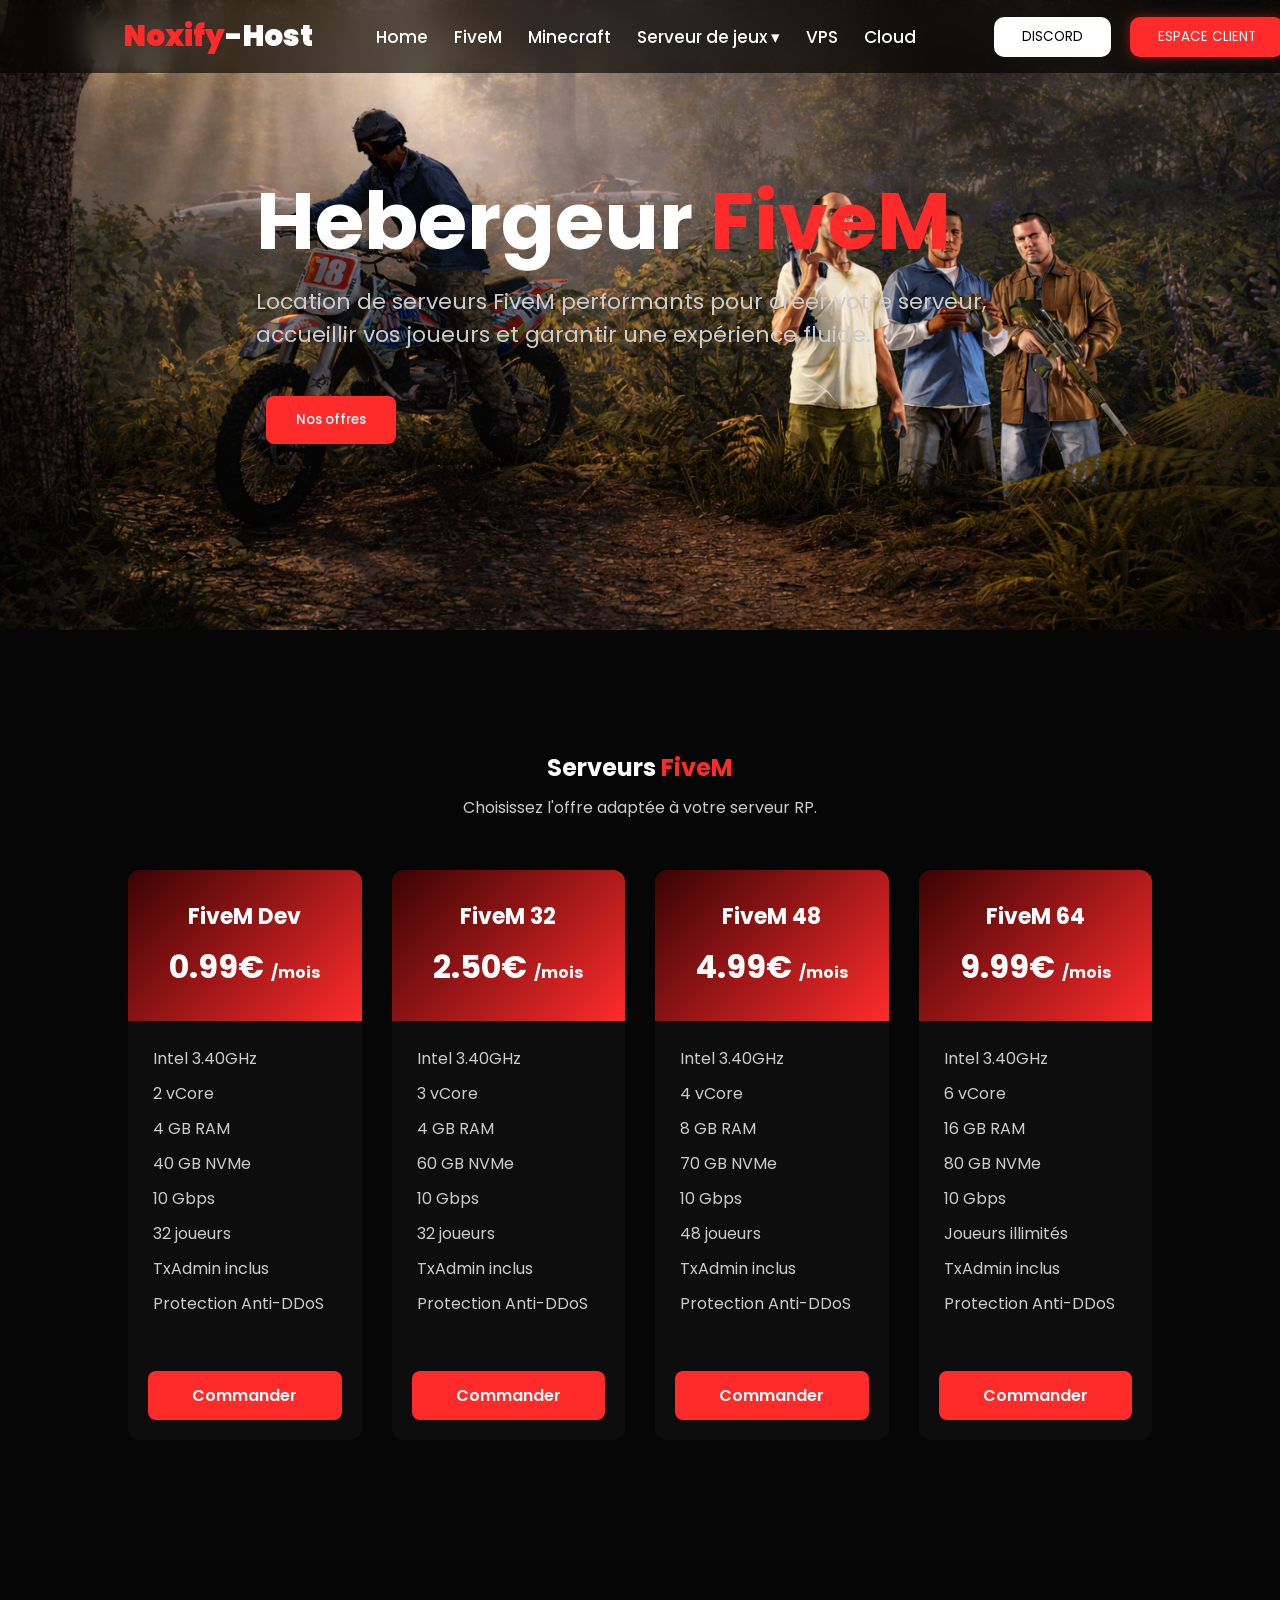
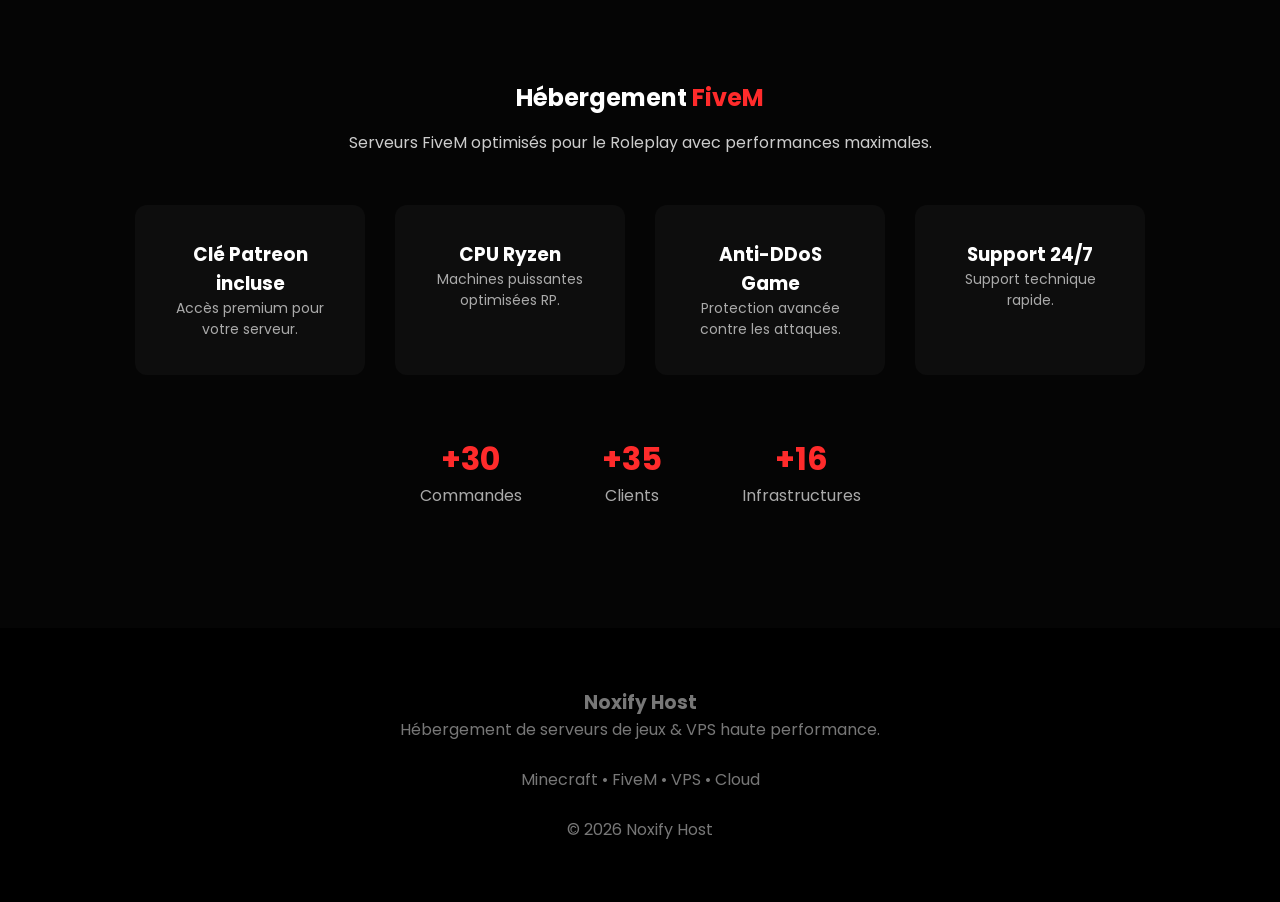
==== fivem.html @ b1ff41e7 "Add files via upload" ====
<!DOCTYPE html>
<html lang="fr">

<head>
<meta charset="UTF-8">
<title>Noxify Host</title>

<link href="https://fonts.googleapis.com/css2?family=Poppins:wght@300;500;700&display=swap" rel="stylesheet">

<style>
*{
margin:0;
padding:0;
box-sizing:border-box;
font-family:Poppins,sans-serif;
}

body{
background:#070707;
color:white;
overflow-x:hidden;
}

header{
position:fixed;
top:0;
width:110%;
display:flex;
align-items:center;
justify-content:center;
gap:50px; /* espace entre logo / menu / boutons */
padding:15px 40px;
background:rgba(0,0,0,0.65);
backdrop-filter:blur(15px);
z-index:1000;
}

.logo{
font-weight:900;
font-size:29px;
}

.logo span{
color:#ff2b2b;
}

nav a{
margin:0 13px;
color:#ddd;
text-decoration:none;
font-size:17px;
transition:0.3s;
}

nav a:hover{
color:#ff2b2b;
}

.buttons button{
padding:10px 28px;
border:none;
border-radius:10px;
cursor:pointer;
margin-left:15px;
font-weight:00;
transition:0.3s;
}

.demo{
background:white;
}

.demo:hover{
transform:translateY(-2px);
}

.client{
background:#ff2b2b;
color:white;
box-shadow:0 0 12px #ff2b2b70;
}

.client:hover{
transform:translateY(-2px);
box-shadow:0 0 18px #ff2b2b;
}
.hero{
height:70vh;
background:url("fondfivem.png") center/cover;
display:flex;
align-items:center;
justify-content:flex-start;
text-align:left;
padding-left:20%;
animation:heroZoom 20s infinite alternate;
}

.hero h1{
font-size:80px;
line-height:1.1;
animation:fadeUp 1s ease;
}

.hero span{
color:#ff2b2b;
animation:glow 3s infinite;
}

.hero p{
margin-top:20px;
color:#ccc;
font-size:22px;
animation:fadeUp 1.5s ease;
}




.hero-buttons{
margin-top:35px;
}

.hero-buttons button{
padding:14px 30px;
border:none;
border-radius:8px;
margin:10px;
cursor:pointer;
font-weight:500;
}

.red{
background:#ff2b2b;
color:white;
}

.white{
background:white;
}

/* PRICING */
.pricing{
padding:120px 10%;
background:#060606;
text-align:center;
}

.pricing span{
color:#ff2b2b;
}

.pricing-desc{
color:#ccc;
margin-top:10px;
}

.pricing-grid{
display:grid;
grid-template-columns:repeat(auto-fit,minmax(230px,1fr));
gap:30px;
margin-top:50px;
}

.price-card{
background:#0d0d0d;
border-radius:12px;
overflow:hidden;
transition:0.3s;
}

.price-card:hover{
transform:translateY(-10px);
box-shadow:0 0 25px rgba(255,43,43,0.3);
}

.price-top{
background:linear-gradient(135deg,#3a0303,#ff2b2b);
padding:30px;
}

.price-top h3{
font-size:22px;
}

.price-top h1{
margin-top:10px;
font-size:32px;
}

.price-top span{
font-size:16px;
color:white;
}

.price-card ul{
list-style:none;
padding:25px;
text-align:left;
}

.price-card li{
margin-bottom:10px;
color:#ccc;
}

.price-card a.order-btn{
display:block;
margin:20px;
padding:12px;
text-align:center;
background:#ff2b2b;
color:white;
border-radius:8px;
text-decoration:none;
font-weight:600;
transition:0.3s;
}

.price-card a.order-btn:hover{
background:#ff4444;
}

/* SERVICES FIVEM */
.fivem{
padding:120px 10%;
text-align:center;
background:#050505;
}

.fivem span{
color:#ff2b2b;
}

.fivem-desc{
margin-top:15px;
color:#ccc;
}

.fivem-features{
display:flex;
justify-content:center;
gap:30px;
margin-top:50px;
flex-wrap:wrap;
}

.fivem-box{
background:#0d0d0d;
padding:35px;
border-radius:12px;
width:230px;
transition:0.4s;
}

.fivem-box:hover{
transform:translateY(-8px);
box-shadow:0 0 20px #ff2b2b40;
}

.fivem-box p{
color:#aaa;
font-size:14px;
}

.fivem-stats{
display:flex;
justify-content:center;
gap:80px;
margin-top:60px;
flex-wrap:wrap;
}

.fivem-stats h3{
color:#ff2b2b;
font-size:32px;
}

.fivem-stats p{
color:#aaa;
}

/* FOOTER */
footer{
text-align:center;
padding:60px;
background:#000;
color:#777;
}
.menu{
display:flex;
list-style:none;
gap:0px;
align-items:center;
}

.menu a{
color:white;
text-decoration:none;
font-weight:500;
}

.dropdown{
position:relative;
}

/* MENU */
.dropdown-menu{
position:absolute;
top:45px;
left:0;
background:#0e0e0e;
padding:25px 40px;
border-radius:10px;
display:flex;
gap:60px;

opacity:0;
visibility:hidden;
transform:translateY(10px);
transition:0.25s;
box-shadow:0 10px 30px rgba(255,255,255,0.15);
}

.dropdown:hover .dropdown-menu{
opacity:1;
visibility:visible;
transform:translateY(0);
}

.column{
display:flex;
flex-direction:column;
gap:12px;
}

.column a{
display:flex;
align-items:center;
gap:10px;
color:#ccc;
font-size:15px;
}

.column a:hover{
color:white;
}

.column img{
width:18px;
height:18px;
object-fit:contain;
}
</style>
</head>

<body>
<header>

<div class="logo">
<span>Noxify</span>-Host
</div>

<nav class="navbar">
<ul class="menu">

<li><a href="index.html">Home</a></li>
<li><a href="fivem.html">FiveM</a></li>
<li><a href="minecraft.html">Minecraft</a></li>

<li class="dropdown">
<a href="#">Serveur de jeux ▾</a>

<div class="dropdown-menu">

<div class="column">
<a href="fivem.html"><img src="fivem.png"> FiveM</a>
<a href="minecraft.html"><img src="minecraft.png"> Minecraft</a>
<a href="rust.html"><img src="rust.png"> Rust</a>
<a href="Gmod.html"><img src="gmod.png"> Garry's Mod</a>
<a href="#"><img src="ark.png"> Ark Survival</a>

</div>

</div>
</li>

<li><a href="#">VPS</a></li>
<li><a href="#">Cloud</a></li>

</ul>
</nav>

<div class="buttons">
<button class="demo" onclick="window.open('https://discord.gg/3Z8VwZyv','_blank')">DISCORD</button>
<button class="client">ESPACE CLIENT</button>
</div>

</header>

<section class="hero">
<div>
<h1>Hebergeur <span>FiveM</span></h1>
<p>
Location de serveurs FiveM performants pour créer votre serveur,<br>
accueillir vos joueurs et garantir une expérience fluide.
</p>
<div class="hero-buttons">
<button class="red">Nos offres</button>
</div>
</div>
</section>

<!-- OFFRES -->
<section class="pricing">
<h2>Serveurs <span>FiveM</span></h2>
<p class="pricing-desc">Choisissez l'offre adaptée à votre serveur RP.</p>

<div class="pricing-grid">

<div class="price-card">
<div class="price-top">
<h3>FiveM Dev</h3>
<h1>0.99€ <span>/mois</span></h1>
</div>
<ul>
<li>Intel 3.40GHz</li>
<li>2 vCore</li>
<li>4 GB RAM</li>
<li>40 GB NVMe</li>
<li>10 Gbps</li>
<li>32 joueurs</li>
<li>TxAdmin inclus</li>
<li>Protection Anti-DDoS</li>
</ul>
<a class="order-btn" href="https://discord.gg/2qw3WRteSA" target="_blank">Commander</a>
</div>

<div class="price-card">
<div class="price-top">
<h3>FiveM 32</h3>
<h1>2.50€ <span>/mois</span></h1>
</div>
<ul>
<li>Intel 3.40GHz</li>
<li>3 vCore</li>
<li>4 GB RAM</li>
<li>60 GB NVMe</li>
<li>10 Gbps</li>
<li>32 joueurs</li>
<li>TxAdmin inclus</li>
<li>Protection Anti-DDoS</li>
</ul>
<a class="order-btn" href="https://discord.gg/2qw3WRteSA" target="_blank">Commander</a>
</div>

<div class="price-card">
<div class="price-top">
<h3>FiveM 48</h3>
<h1>4.99€ <span>/mois</span></h1>
</div>
<ul>
<li>Intel 3.40GHz</li>
<li>4 vCore</li>
<li>8 GB RAM</li>
<li>70 GB NVMe</li>
<li>10 Gbps</li>
<li>48 joueurs</li>
<li>TxAdmin inclus</li>
<li>Protection Anti-DDoS</li>
</ul>
<a class="order-btn" href="https://discord.gg/2qw3WRteSA" target="_blank">Commander</a>
</div>

<div class="price-card">
<div class="price-top">
<h3>FiveM 64</h3>
<h1>9.99€ <span>/mois</span></h1>
</div>
<ul>
<li>Intel 3.40GHz</li>
<li>6 vCore</li>
<li>16 GB RAM</li>
<li>80 GB NVMe</li>
<li>10 Gbps</li>
<li>Joueurs illimités</li>
<li>TxAdmin inclus</li>
<li>Protection Anti-DDoS</li>
</ul>
<a class="order-btn" href="https://discord.gg/2qw3WRteSA" target="_blank">Commander</a>
</div>

</div>
</section>

<!-- SERVICES -->
<section class="fivem">
<h2>Hébergement <span>FiveM</span></h2>
<p class="fivem-desc">
Serveurs FiveM optimisés pour le Roleplay avec performances maximales.
</p>

<div class="fivem-features">
<div class="fivem-box">
<h3>Clé Patreon incluse</h3>
<p>Accès premium pour votre serveur.</p>
</div>
<div class="fivem-box">
<h3>CPU Ryzen</h3>
<p>Machines puissantes optimisées RP.</p>
</div>
<div class="fivem-box">
<h3>Anti-DDoS Game</h3>
<p>Protection avancée contre les attaques.</p>
</div>
<div class="fivem-box">
<h3>Support 24/7</h3>
<p>Support technique rapide.</p>
</div>
</div>

<div class="fivem-stats">
<div>
<h3>+30</h3>
<p>Commandes</p>
</div>
<div>
<h3>+35</h3>
<p>Clients</p>
</div>
<div>
<h3>+16</h3>
<p>Infrastructures</p>
</div>
</div>
</section>

<footer>
<h3>Noxify Host</h3>
<p>Hébergement de serveurs de jeux & VPS haute performance.</p>
<br>
<p>Minecraft • FiveM • VPS • Cloud</p>
<br>
<p>© 2026 Noxify Host</p>
</footer>

</body>
</html>
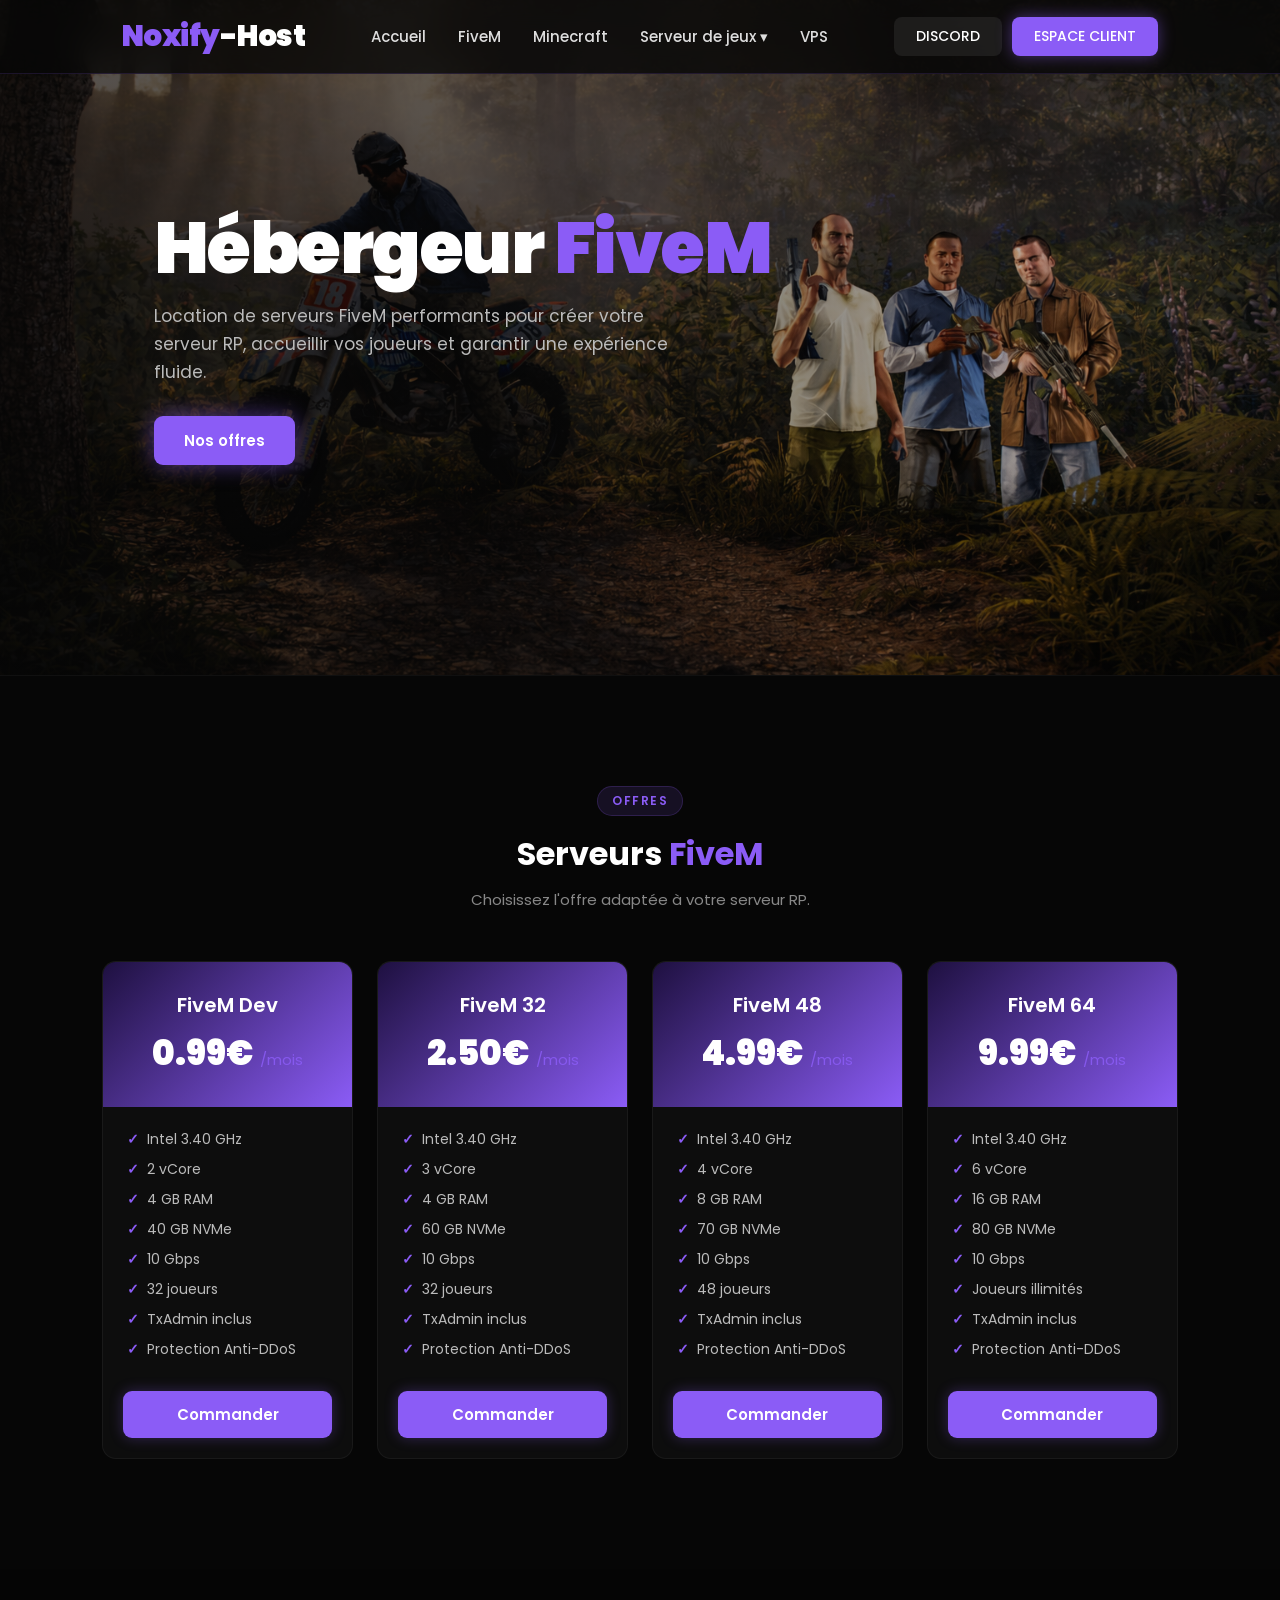
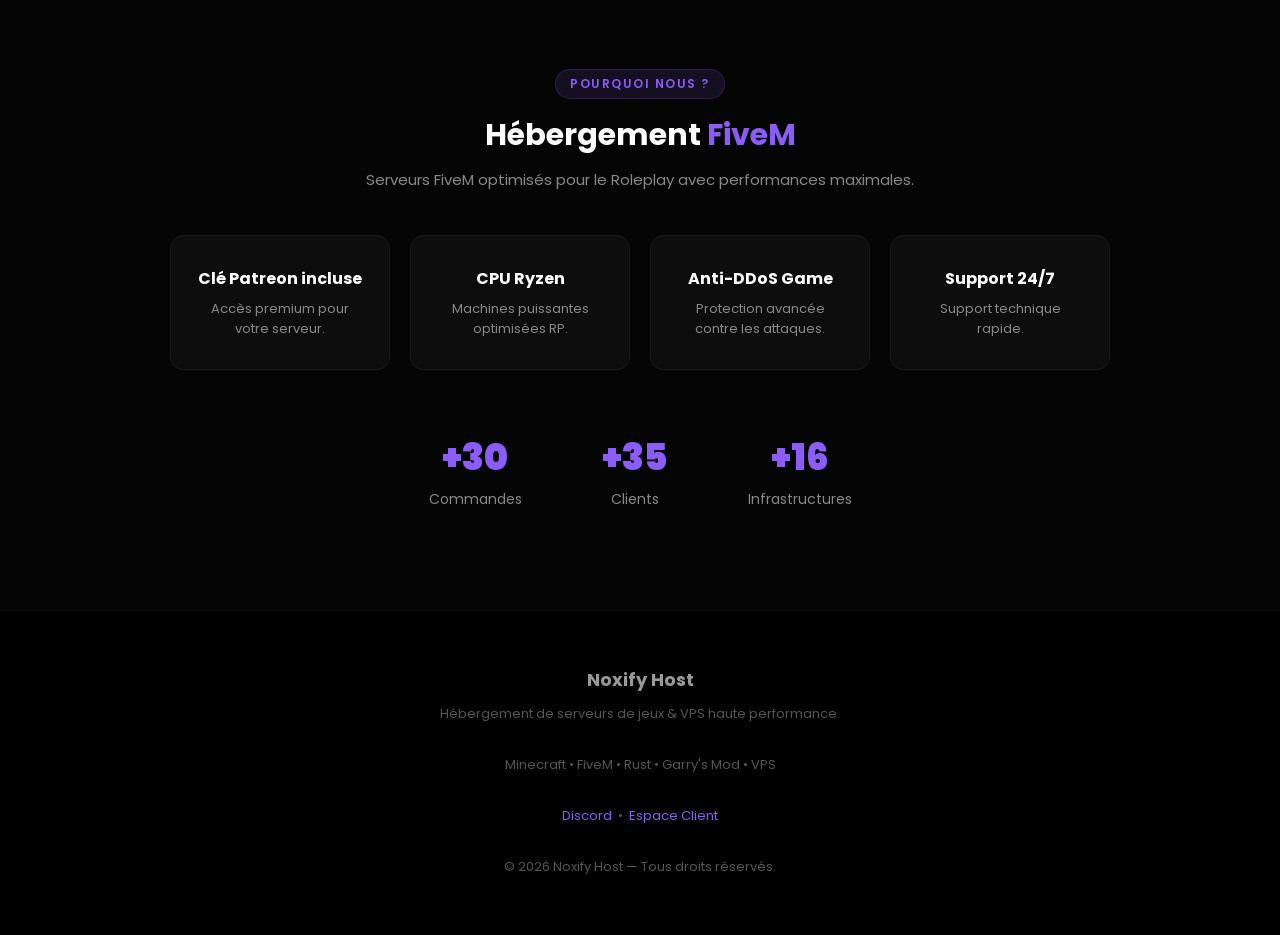
==== commit 5dc2cc5c: "Add files via upload" ====
--- a/fivem.html
+++ b/fivem.html
@@ -1,547 +1,235 @@
 <!DOCTYPE html>
 <html lang="fr">
-
 <head>
 <meta charset="UTF-8">
-<title>Noxify Host</title>
-
-<link href="https://fonts.googleapis.com/css2?family=Poppins:wght@300;500;700&display=swap" rel="stylesheet">
-
+<meta name="viewport" content="width=device-width, initial-scale=1.0">
+<title>Noxify Host — FiveM</title>
+<link href="https://fonts.googleapis.com/css2?family=Poppins:wght@300;400;500;700;900&display=swap" rel="stylesheet">
 <style>
-*{
-margin:0;
-padding:0;
-box-sizing:border-box;
-font-family:Poppins,sans-serif;
-}
-
-body{
-background:#070707;
-color:white;
-overflow-x:hidden;
-}
-
-header{
-position:fixed;
-top:0;
-width:110%;
-display:flex;
-align-items:center;
-justify-content:center;
-gap:50px; /* espace entre logo / menu / boutons */
-padding:15px 40px;
-background:rgba(0,0,0,0.65);
-backdrop-filter:blur(15px);
-z-index:1000;
-}
-
-.logo{
-font-weight:900;
-font-size:29px;
-}
-
-.logo span{
-color:#ff2b2b;
-}
-
-nav a{
-margin:0 13px;
-color:#ddd;
-text-decoration:none;
-font-size:17px;
-transition:0.3s;
-}
-
-nav a:hover{
-color:#ff2b2b;
-}
-
-.buttons button{
-padding:10px 28px;
-border:none;
-border-radius:10px;
-cursor:pointer;
-margin-left:15px;
-font-weight:00;
-transition:0.3s;
-}
-
-.demo{
-background:white;
-}
-
-.demo:hover{
-transform:translateY(-2px);
-}
-
-.client{
-background:#ff2b2b;
-color:white;
-box-shadow:0 0 12px #ff2b2b70;
-}
-
-.client:hover{
-transform:translateY(-2px);
-box-shadow:0 0 18px #ff2b2b;
-}
-.hero{
-height:70vh;
-background:url("fondfivem.png") center/cover;
-display:flex;
-align-items:center;
-justify-content:flex-start;
-text-align:left;
-padding-left:20%;
-animation:heroZoom 20s infinite alternate;
-}
-
-.hero h1{
-font-size:80px;
-line-height:1.1;
-animation:fadeUp 1s ease;
-}
-
-.hero span{
-color:#ff2b2b;
-animation:glow 3s infinite;
-}
-
-.hero p{
-margin-top:20px;
-color:#ccc;
-font-size:22px;
-animation:fadeUp 1.5s ease;
-}
-
-
-
-
-.hero-buttons{
-margin-top:35px;
-}
-
-.hero-buttons button{
-padding:14px 30px;
-border:none;
-border-radius:8px;
-margin:10px;
-cursor:pointer;
-font-weight:500;
-}
-
-.red{
-background:#ff2b2b;
-color:white;
-}
-
-.white{
-background:white;
-}
-
-/* PRICING */
-.pricing{
-padding:120px 10%;
-background:#060606;
-text-align:center;
-}
-
-.pricing span{
-color:#ff2b2b;
-}
-
-.pricing-desc{
-color:#ccc;
-margin-top:10px;
-}
-
-.pricing-grid{
-display:grid;
-grid-template-columns:repeat(auto-fit,minmax(230px,1fr));
-gap:30px;
-margin-top:50px;
-}
-
-.price-card{
-background:#0d0d0d;
-border-radius:12px;
-overflow:hidden;
-transition:0.3s;
-}
-
-.price-card:hover{
-transform:translateY(-10px);
-box-shadow:0 0 25px rgba(255,43,43,0.3);
-}
-
-.price-top{
-background:linear-gradient(135deg,#3a0303,#ff2b2b);
-padding:30px;
-}
-
-.price-top h3{
-font-size:22px;
-}
-
-.price-top h1{
-margin-top:10px;
-font-size:32px;
-}
-
-.price-top span{
-font-size:16px;
-color:white;
-}
-
-.price-card ul{
-list-style:none;
-padding:25px;
-text-align:left;
-}
-
-.price-card li{
-margin-bottom:10px;
-color:#ccc;
-}
-
-.price-card a.order-btn{
-display:block;
-margin:20px;
-padding:12px;
-text-align:center;
-background:#ff2b2b;
-color:white;
-border-radius:8px;
-text-decoration:none;
-font-weight:600;
-transition:0.3s;
-}
-
-.price-card a.order-btn:hover{
-background:#ff4444;
-}
-
-/* SERVICES FIVEM */
-.fivem{
-padding:120px 10%;
-text-align:center;
-background:#050505;
-}
-
-.fivem span{
-color:#ff2b2b;
-}
-
-.fivem-desc{
-margin-top:15px;
-color:#ccc;
-}
-
-.fivem-features{
-display:flex;
-justify-content:center;
-gap:30px;
-margin-top:50px;
-flex-wrap:wrap;
-}
-
-.fivem-box{
-background:#0d0d0d;
-padding:35px;
-border-radius:12px;
-width:230px;
-transition:0.4s;
-}
-
-.fivem-box:hover{
-transform:translateY(-8px);
-box-shadow:0 0 20px #ff2b2b40;
-}
-
-.fivem-box p{
-color:#aaa;
-font-size:14px;
-}
-
-.fivem-stats{
-display:flex;
-justify-content:center;
-gap:80px;
-margin-top:60px;
-flex-wrap:wrap;
-}
-
-.fivem-stats h3{
-color:#ff2b2b;
-font-size:32px;
-}
-
-.fivem-stats p{
-color:#aaa;
-}
-
-/* FOOTER */
-footer{
-text-align:center;
-padding:60px;
-background:#000;
-color:#777;
-}
-.menu{
-display:flex;
-list-style:none;
-gap:0px;
-align-items:center;
-}
-
-.menu a{
-color:white;
-text-decoration:none;
-font-weight:500;
-}
-
-.dropdown{
-position:relative;
-}
-
-/* MENU */
-.dropdown-menu{
-position:absolute;
-top:45px;
-left:0;
-background:#0e0e0e;
-padding:25px 40px;
-border-radius:10px;
-display:flex;
-gap:60px;
-
-opacity:0;
-visibility:hidden;
-transform:translateY(10px);
-transition:0.25s;
-box-shadow:0 10px 30px rgba(255,255,255,0.15);
-}
-
-.dropdown:hover .dropdown-menu{
-opacity:1;
-visibility:visible;
-transform:translateY(0);
-}
-
-.column{
-display:flex;
-flex-direction:column;
-gap:12px;
-}
-
-.column a{
-display:flex;
-align-items:center;
-gap:10px;
-color:#ccc;
-font-size:15px;
-}
-
-.column a:hover{
-color:white;
-}
-
-.column img{
-width:18px;
-height:18px;
-object-fit:contain;
-}
+*{margin:0;padding:0;box-sizing:border-box;font-family:Poppins,sans-serif;}
+:root{--accent:#8b5cf6;--accent-dark:#7c3aed;}
+body{background:#070707;color:white;overflow-x:hidden;}
+
+header{position:fixed;top:0;width:100%;display:flex;align-items:center;justify-content:center;gap:50px;padding:15px 40px;background:rgba(7,7,7,0.80);backdrop-filter:blur(15px);-webkit-backdrop-filter:blur(15px);border-bottom:1px solid rgba(139,92,246,0.15);z-index:1000;}
+.logo{font-weight:900;font-size:29px;letter-spacing:-0.5px;}
+.logo span{color:var(--accent);}
+.menu{display:flex;list-style:none;gap:0;align-items:center;}
+.menu>li>a{padding:8px 16px;color:#ddd;text-decoration:none;font-size:15px;font-weight:500;transition:0.25s;border-radius:6px;display:block;}
+.menu>li>a:hover{color:white;background:rgba(255,255,255,0.06);}
+.dropdown{position:relative;}
+.dropdown-menu{position:absolute;top:calc(100% + 10px);left:0;background:#0e0e0e;border:1px solid rgba(139,92,246,0.18);padding:20px 30px;border-radius:12px;display:flex;gap:40px;opacity:0;visibility:hidden;transform:translateY(8px);transition:0.22s ease;box-shadow:0 10px 40px rgba(0,0,0,0.7);min-width:200px;}
+.dropdown:hover .dropdown-menu{opacity:1;visibility:visible;transform:translateY(0);}
+.column{display:flex;flex-direction:column;gap:12px;}
+.column a{display:flex;align-items:center;gap:10px;color:#bbb;text-decoration:none;font-size:14px;transition:0.2s;white-space:nowrap;}
+.column a:hover{color:white;}
+.column img{width:18px;height:18px;object-fit:contain;}
+.buttons{display:flex;align-items:center;gap:10px;}
+.buttons a,.buttons button{padding:9px 22px;border:none;border-radius:8px;cursor:pointer;font-weight:500;font-size:14px;text-decoration:none;transition:0.25s;display:inline-block;font-family:Poppins,sans-serif;}
+.btn-discord{background:rgba(255,255,255,0.07);color:white;border:1px solid rgba(255,255,255,0.12);}
+.btn-discord:hover{background:rgba(255,255,255,0.12);transform:translateY(-1px);}
+.btn-client{background:var(--accent);color:white;box-shadow:0 0 16px rgba(139,92,246,0.45);}
+.btn-client:hover{transform:translateY(-2px);box-shadow:0 0 24px rgba(139,92,246,0.7);}
+
+.hero{height:75vh;background:url("fondfivem.png") center/cover no-repeat;display:flex;align-items:center;justify-content:flex-start;text-align:left;padding-left:12%;position:relative;}
+.hero::before{content:"";position:absolute;inset:0;background:linear-gradient(to right, rgba(7,7,7,0.65) 40%, rgba(7,7,7,0.1) 100%);}
+.hero>div{position:relative;z-index:2;animation:fadeUp 0.9s ease both;}
+.hero h1{font-size:72px;font-weight:900;line-height:1.05;letter-spacing:-1.5px;}
+.hero span{color:var(--accent);}
+.hero p{margin-top:16px;color:#bbb;font-size:17px;line-height:1.65;max-width:520px;}
+.hero-buttons{margin-top:30px;}
+.btn-primary{padding:13px 30px;background:var(--accent);color:white;border:none;border-radius:9px;font-size:15px;font-weight:600;cursor:pointer;box-shadow:0 0 22px rgba(139,92,246,0.5);transition:0.25s;font-family:Poppins,sans-serif;}
+.btn-primary:hover{transform:translateY(-3px);box-shadow:0 0 32px rgba(139,92,246,0.75);}
+
+.pricing{padding:110px 8%;background:#060606;text-align:center;border-top:1px solid rgba(255,255,255,0.04);}
+.pricing h2{font-size:32px;font-weight:700;}
+.pricing span{color:var(--accent);}
+.pricing-desc{color:#888;margin-top:10px;font-size:15px;}
+.pricing-grid{display:grid;grid-template-columns:repeat(auto-fit,minmax(220px,1fr));gap:24px;margin-top:50px;}
+
+.price-card{background:#0d0d0d;border-radius:14px;overflow:hidden;transition:0.28s;border:1px solid rgba(255,255,255,0.05);}
+.price-card:hover{transform:translateY(-10px);box-shadow:0 0 35px rgba(139,92,246,0.25);border-color:rgba(139,92,246,0.3);}
+.price-top{background:linear-gradient(135deg,#1e1040,#8b5cf6);padding:28px;}
+.price-top h3{font-size:20px;font-weight:600;}
+.price-top h1{margin-top:8px;font-size:34px;font-weight:900;}
+.price-top h1 span{font-size:15px;font-weight:400;opacity:0.85;}
+.price-card ul{list-style:none;padding:22px 24px;text-align:left;}
+.price-card li{margin-bottom:9px;color:#bbb;font-size:14px;display:flex;align-items:center;gap:8px;}
+.price-card li::before{content:"✓";color:var(--accent);font-weight:700;flex-shrink:0;}
+.order-btn{display:block;margin:0 20px 20px;padding:12px;text-align:center;background:var(--accent);color:white;border-radius:9px;text-decoration:none;font-weight:600;font-size:15px;transition:0.25s;box-shadow:0 0 14px rgba(139,92,246,0.3);}
+.order-btn:hover{background:var(--accent-dark);box-shadow:0 0 22px rgba(139,92,246,0.55);}
+
+.game-section{padding:100px 8%;text-align:center;background:#050505;}
+.game-section h2{font-size:30px;font-weight:700;}
+.game-section span{color:var(--accent);}
+.game-section-desc{margin-top:10px;color:#888;font-size:15px;}
+.features-row{display:flex;justify-content:center;gap:20px;margin-top:44px;flex-wrap:wrap;}
+.feat-box{background:#0d0d0d;padding:30px 26px;border-radius:14px;width:220px;transition:0.35s;border:1px solid rgba(255,255,255,0.05);}
+.feat-box:hover{transform:translateY(-8px);box-shadow:0 0 22px rgba(139,92,246,0.18);border-color:rgba(139,92,246,0.25);}
+.feat-box h3{font-size:16px;margin-bottom:8px;}
+.feat-box p{color:#888;font-size:13px;line-height:1.55;}
+.stats-row{display:flex;justify-content:center;gap:80px;margin-top:60px;flex-wrap:wrap;}
+.stats-row h3{color:var(--accent);font-size:36px;font-weight:900;}
+.stats-row p{color:#888;font-size:14px;margin-top:4px;}
+
+footer{text-align:center;padding:55px 40px;background:#000;color:#555;border-top:1px solid rgba(255,255,255,0.05);}
+footer h3{color:#999;font-size:18px;margin-bottom:8px;}
+footer p{font-size:13px;line-height:2;}
+footer a{color:var(--accent);text-decoration:none;}
+footer a:hover{text-decoration:underline;}
+
+.section-label{display:inline-block;background:rgba(139,92,246,0.12);color:var(--accent);font-size:12px;font-weight:600;letter-spacing:1.5px;text-transform:uppercase;padding:5px 14px;border-radius:20px;margin-bottom:14px;border:1px solid rgba(139,92,246,0.2);}
+
+@keyframes fadeUp{from{opacity:0;transform:translateY(35px);}to{opacity:1;transform:translateY(0);}}
 </style>
 </head>
-
 <body>
+
 <header>
-
-<div class="logo">
-<span>Noxify</span>-Host
-</div>
-
-<nav class="navbar">
-<ul class="menu">
-
-<li><a href="index.html">Home</a></li>
-<li><a href="fivem.html">FiveM</a></li>
-<li><a href="minecraft.html">Minecraft</a></li>
-
-<li class="dropdown">
-<a href="#">Serveur de jeux ▾</a>
-
-<div class="dropdown-menu">
-
-<div class="column">
-<a href="fivem.html"><img src="fivem.png"> FiveM</a>
-<a href="minecraft.html"><img src="minecraft.png"> Minecraft</a>
-<a href="rust.html"><img src="rust.png"> Rust</a>
-<a href="Gmod.html"><img src="gmod.png"> Garry's Mod</a>
-<a href="#"><img src="ark.png"> Ark Survival</a>
-
-</div>
-
-</div>
-</li>
-
-<li><a href="#">VPS</a></li>
-<li><a href="#">Cloud</a></li>
-
-</ul>
-</nav>
-
-<div class="buttons">
-<button class="demo" onclick="window.open('https://discord.gg/3Z8VwZyv','_blank')">DISCORD</button>
-<button class="client">ESPACE CLIENT</button>
-</div>
-
+  <div class="logo"><span>Noxify</span>-Host</div>
+  <nav>
+    <ul class="menu">
+      <li><a href="index.html">Accueil</a></li>
+      <li><a href="fivem.html">FiveM</a></li>
+      <li><a href="minecraft.html">Minecraft</a></li>
+      <li class="dropdown">
+        <a href="#">Serveur de jeux ▾</a>
+        <div class="dropdown-menu">
+          <div class="column">
+            <a href="fivem.html"><img src="fivem.png"> FiveM</a>
+            <a href="minecraft.html"><img src="minecraft.png"> Minecraft</a>
+            <a href="rust.html"><img src="rust.png"> Rust</a>
+            <a href="Gmod.html"><img src="gmod.png"> Garry's Mod</a>
+            <a href="#"><img src="ark.png"> Ark Survival</a>
+          </div>
+        </div>
+      </li>
+      <li><a href="#">VPS</a></li>
+    </ul>
+  </nav>
+  <div class="buttons">
+    <a href="https://discord.gg/HhD2nzzryc" target="_blank" class="btn-discord">DISCORD</a>
+    <a href="https://client-noxifyhost.store" target="_blank" class="btn-client">ESPACE CLIENT</a>
+  </div>
 </header>
 
 <section class="hero">
-<div>
-<h1>Hebergeur <span>FiveM</span></h1>
-<p>
-Location de serveurs FiveM performants pour créer votre serveur,<br>
-accueillir vos joueurs et garantir une expérience fluide.
-</p>
-<div class="hero-buttons">
-<button class="red">Nos offres</button>
-</div>
-</div>
+  <div>
+    <h1>Hébergeur <span>FiveM</span></h1>
+    <p>Location de serveurs FiveM performants pour créer votre serveur RP, accueillir vos joueurs et garantir une expérience fluide.</p>
+    <div class="hero-buttons">
+      <button class="btn-primary" onclick="document.querySelector('.pricing').scrollIntoView({behavior:'smooth'})">Nos offres</button>
+    </div>
+  </div>
 </section>
 
-<!-- OFFRES -->
 <section class="pricing">
-<h2>Serveurs <span>FiveM</span></h2>
-<p class="pricing-desc">Choisissez l'offre adaptée à votre serveur RP.</p>
-
-<div class="pricing-grid">
-
-<div class="price-card">
-<div class="price-top">
-<h3>FiveM Dev</h3>
-<h1>0.99€ <span>/mois</span></h1>
-</div>
-<ul>
-<li>Intel 3.40GHz</li>
-<li>2 vCore</li>
-<li>4 GB RAM</li>
-<li>40 GB NVMe</li>
-<li>10 Gbps</li>
-<li>32 joueurs</li>
-<li>TxAdmin inclus</li>
-<li>Protection Anti-DDoS</li>
-</ul>
-<a class="order-btn" href="https://discord.gg/2qw3WRteSA" target="_blank">Commander</a>
-</div>
-
-<div class="price-card">
-<div class="price-top">
-<h3>FiveM 32</h3>
-<h1>2.50€ <span>/mois</span></h1>
-</div>
-<ul>
-<li>Intel 3.40GHz</li>
-<li>3 vCore</li>
-<li>4 GB RAM</li>
-<li>60 GB NVMe</li>
-<li>10 Gbps</li>
-<li>32 joueurs</li>
-<li>TxAdmin inclus</li>
-<li>Protection Anti-DDoS</li>
-</ul>
-<a class="order-btn" href="https://discord.gg/2qw3WRteSA" target="_blank">Commander</a>
-</div>
-
-<div class="price-card">
-<div class="price-top">
-<h3>FiveM 48</h3>
-<h1>4.99€ <span>/mois</span></h1>
-</div>
-<ul>
-<li>Intel 3.40GHz</li>
-<li>4 vCore</li>
-<li>8 GB RAM</li>
-<li>70 GB NVMe</li>
-<li>10 Gbps</li>
-<li>48 joueurs</li>
-<li>TxAdmin inclus</li>
-<li>Protection Anti-DDoS</li>
-</ul>
-<a class="order-btn" href="https://discord.gg/2qw3WRteSA" target="_blank">Commander</a>
-</div>
-
-<div class="price-card">
-<div class="price-top">
-<h3>FiveM 64</h3>
-<h1>9.99€ <span>/mois</span></h1>
-</div>
-<ul>
-<li>Intel 3.40GHz</li>
-<li>6 vCore</li>
-<li>16 GB RAM</li>
-<li>80 GB NVMe</li>
-<li>10 Gbps</li>
-<li>Joueurs illimités</li>
-<li>TxAdmin inclus</li>
-<li>Protection Anti-DDoS</li>
-</ul>
-<a class="order-btn" href="https://discord.gg/2qw3WRteSA" target="_blank">Commander</a>
-</div>
-
-</div>
+  <div class="section-label">Offres</div>
+  <h2>Serveurs <span>FiveM</span></h2>
+  <p class="pricing-desc">Choisissez l'offre adaptée à votre serveur RP.</p>
+  <div class="pricing-grid">
+
+    <div class="price-card">
+      <div class="price-top">
+        <h3>FiveM Dev</h3>
+        <h1>0.99€ <span>/mois</span></h1>
+      </div>
+      <ul>
+        <li>Intel 3.40 GHz</li>
+        <li>2 vCore</li>
+        <li>4 GB RAM</li>
+        <li>40 GB NVMe</li>
+        <li>10 Gbps</li>
+        <li>32 joueurs</li>
+        <li>TxAdmin inclus</li>
+        <li>Protection Anti-DDoS</li>
+      </ul>
+      <a class="order-btn" href="https://discord.gg/HhD2nzzryc" target="_blank">Commander</a>
+    </div>
+
+    <div class="price-card">
+      <div class="price-top">
+        <h3>FiveM 32</h3>
+        <h1>2.50€ <span>/mois</span></h1>
+      </div>
+      <ul>
+        <li>Intel 3.40 GHz</li>
+        <li>3 vCore</li>
+        <li>4 GB RAM</li>
+        <li>60 GB NVMe</li>
+        <li>10 Gbps</li>
+        <li>32 joueurs</li>
+        <li>TxAdmin inclus</li>
+        <li>Protection Anti-DDoS</li>
+      </ul>
+      <a class="order-btn" href="https://discord.gg/HhD2nzzryc" target="_blank">Commander</a>
+    </div>
+
+    <div class="price-card">
+      <div class="price-top">
+        <h3>FiveM 48</h3>
+        <h1>4.99€ <span>/mois</span></h1>
+      </div>
+      <ul>
+        <li>Intel 3.40 GHz</li>
+        <li>4 vCore</li>
+        <li>8 GB RAM</li>
+        <li>70 GB NVMe</li>
+        <li>10 Gbps</li>
+        <li>48 joueurs</li>
+        <li>TxAdmin inclus</li>
+        <li>Protection Anti-DDoS</li>
+      </ul>
+      <a class="order-btn" href="https://discord.gg/HhD2nzzryc" target="_blank">Commander</a>
+    </div>
+
+    <div class="price-card">
+      <div class="price-top">
+        <h3>FiveM 64</h3>
+        <h1>9.99€ <span>/mois</span></h1>
+      </div>
+      <ul>
+        <li>Intel 3.40 GHz</li>
+        <li>6 vCore</li>
+        <li>16 GB RAM</li>
+        <li>80 GB NVMe</li>
+        <li>10 Gbps</li>
+        <li>Joueurs illimités</li>
+        <li>TxAdmin inclus</li>
+        <li>Protection Anti-DDoS</li>
+      </ul>
+      <a class="order-btn" href="https://discord.gg/HhD2nzzryc" target="_blank">Commander</a>
+    </div>
+
+  </div>
 </section>
 
-<!-- SERVICES -->
-<section class="fivem">
-<h2>Hébergement <span>FiveM</span></h2>
-<p class="fivem-desc">
-Serveurs FiveM optimisés pour le Roleplay avec performances maximales.
-</p>
-
-<div class="fivem-features">
-<div class="fivem-box">
-<h3>Clé Patreon incluse</h3>
-<p>Accès premium pour votre serveur.</p>
-</div>
-<div class="fivem-box">
-<h3>CPU Ryzen</h3>
-<p>Machines puissantes optimisées RP.</p>
-</div>
-<div class="fivem-box">
-<h3>Anti-DDoS Game</h3>
-<p>Protection avancée contre les attaques.</p>
-</div>
-<div class="fivem-box">
-<h3>Support 24/7</h3>
-<p>Support technique rapide.</p>
-</div>
-</div>
-
-<div class="fivem-stats">
-<div>
-<h3>+30</h3>
-<p>Commandes</p>
-</div>
-<div>
-<h3>+35</h3>
-<p>Clients</p>
-</div>
-<div>
-<h3>+16</h3>
-<p>Infrastructures</p>
-</div>
-</div>
+<section class="game-section">
+  <div class="section-label">Pourquoi nous ?</div>
+  <h2>Hébergement <span>FiveM</span></h2>
+  <p class="game-section-desc">Serveurs FiveM optimisés pour le Roleplay avec performances maximales.</p>
+  <div class="features-row">
+    <div class="feat-box"><h3>Clé Patreon incluse</h3><p>Accès premium pour votre serveur.</p></div>
+    <div class="feat-box"><h3>CPU Ryzen</h3><p>Machines puissantes optimisées RP.</p></div>
+    <div class="feat-box"><h3>Anti-DDoS Game</h3><p>Protection avancée contre les attaques.</p></div>
+    <div class="feat-box"><h3>Support 24/7</h3><p>Support technique rapide.</p></div>
+  </div>
+  <div class="stats-row">
+    <div><h3>+30</h3><p>Commandes</p></div>
+    <div><h3>+35</h3><p>Clients</p></div>
+    <div><h3>+16</h3><p>Infrastructures</p></div>
+  </div>
 </section>
 
 <footer>
-<h3>Noxify Host</h3>
-<p>Hébergement de serveurs de jeux & VPS haute performance.</p>
-<br>
-<p>Minecraft • FiveM • VPS • Cloud</p>
-<br>
-<p>© 2026 Noxify Host</p>
+  <h3>Noxify Host</h3>
+  <p>Hébergement de serveurs de jeux &amp; VPS haute performance.</p>
+  <br>
+  <p>Minecraft • FiveM • Rust • Garry's Mod • VPS</p>
+  <br>
+  <p><a href="https://discord.gg/HhD2nzzryc" target="_blank">Discord</a> &nbsp;•&nbsp; <a href="https://client-noxifyhost.store" target="_blank">Espace Client</a></p>
+  <br>
+  <p>© 2026 Noxify Host — Tous droits réservés.</p>
 </footer>
 
 </body>
-</html>+</html>
